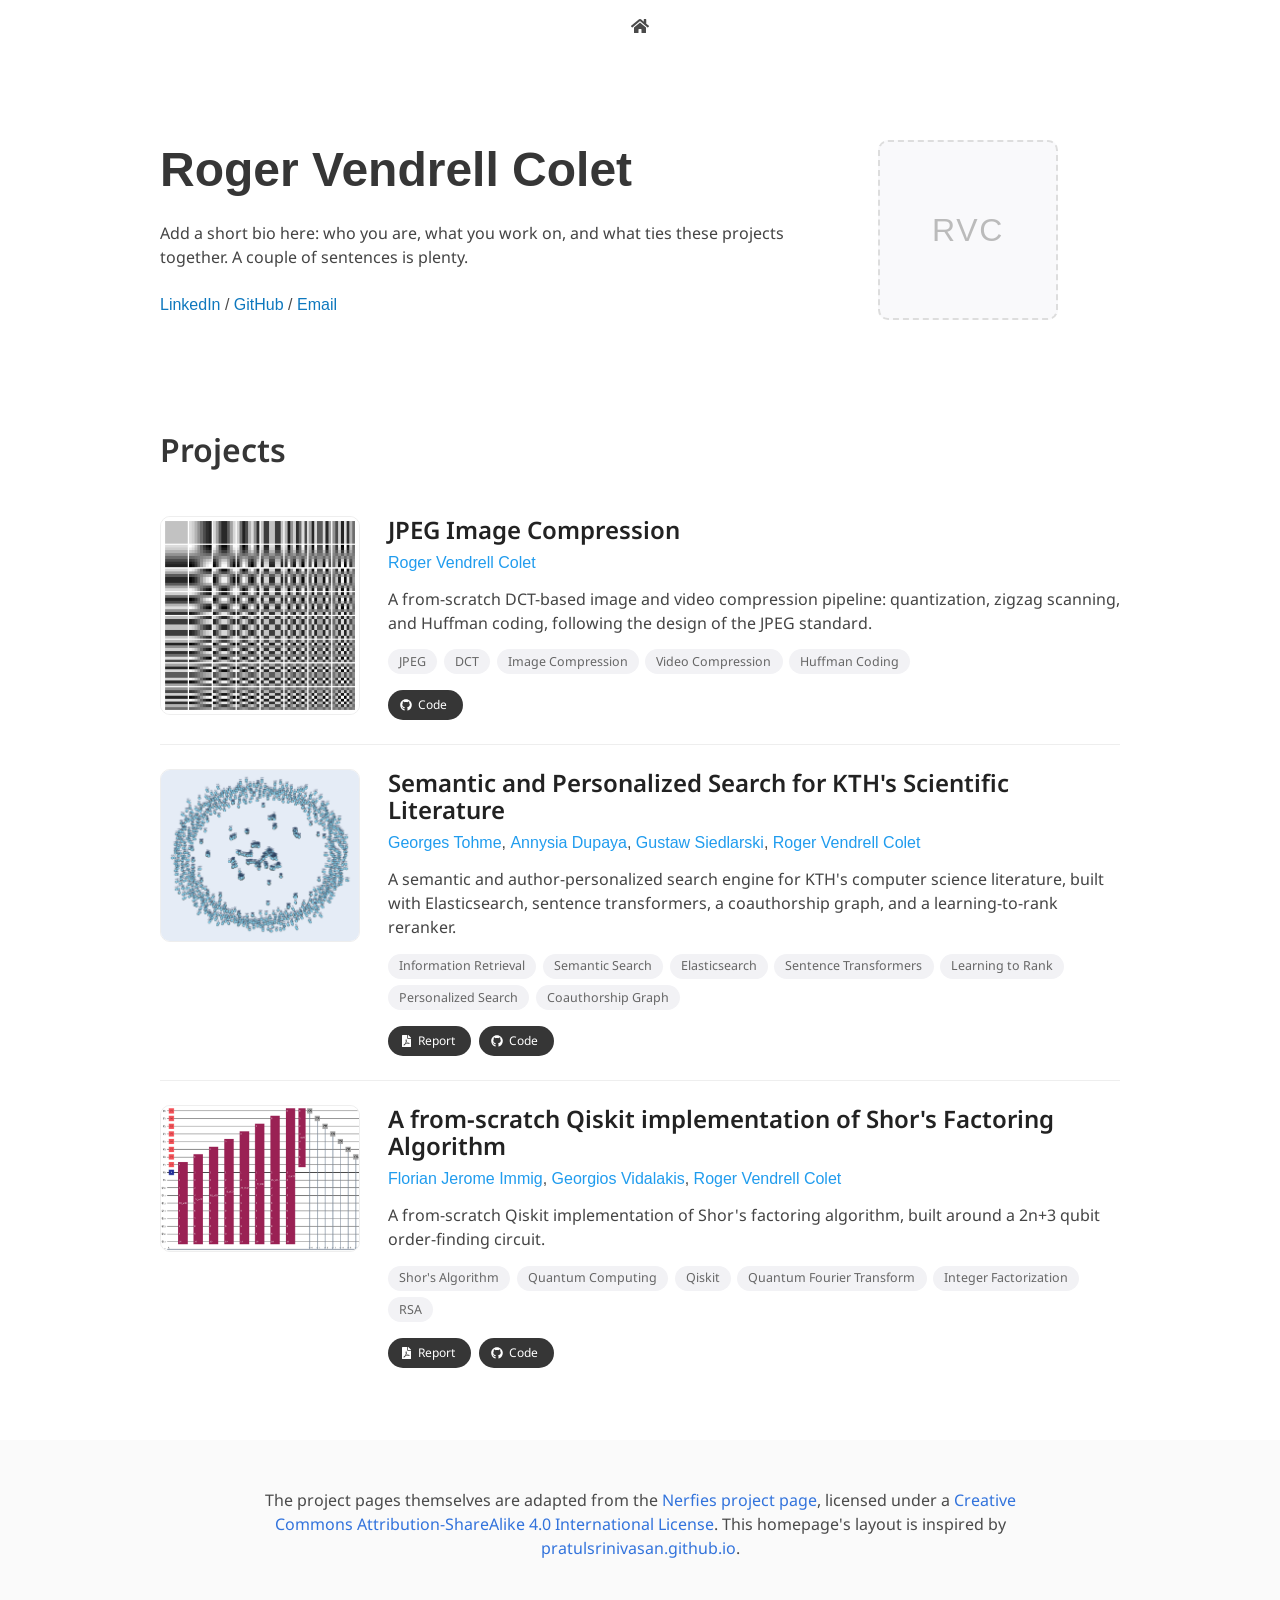
==== projects/index.html @ f786b9d8 "Add projects/ page" ====
<!DOCTYPE html>
<html>
<head>
  <meta charset="utf-8">
  <meta name="description" content="Projects by Roger Vendrell Colet.">
  <meta name="viewport" content="width=device-width, initial-scale=1">
  <title>Projects - Roger Vendrell Colet</title>

  <link href="https://fonts.googleapis.com/css?family=Google+Sans|Noto+Sans|Castoro"
        rel="stylesheet">

  <link rel="stylesheet" href="./static/css/bulma.min.css">
  <link rel="stylesheet" href="./static/css/fontawesome.all.min.css">
  <link rel="stylesheet" href="./static/css/index.css">

  <script src="https://ajax.googleapis.com/ajax/libs/jquery/3.5.1/jquery.min.js"></script>
  <script defer src="./static/js/fontawesome.all.min.js"></script>
  <script src="./static/js/index.js"></script>
</head>
<body>
<!-- This page is generated from each project's summary/info.yml by
     scripts/generate_projects_index.py -- see projects/SUMMARY_SCHEMA.md.
     Edit the info.yml files (or the template below) and re-run the script
     rather than hand-editing the project list. -->

<nav class="navbar" role="navigation" aria-label="main navigation">
  <div class="navbar-brand">
    <a role="button" class="navbar-burger" aria-label="menu" aria-expanded="false">
      <span aria-hidden="true"></span>
      <span aria-hidden="true"></span>
      <span aria-hidden="true"></span>
    </a>
  </div>
  <div class="navbar-menu">
    <div class="navbar-start" style="flex-grow: 1; justify-content: center;">
      <a class="navbar-item" href="../index.html">
        <span class="icon"><i class="fas fa-home"></i></span>
      </a>
    </div>
  </div>
</nav>

<section class="hero about-me">
  <div class="hero-body">
    <div class="container is-max-desktop">
      <div class="columns is-vcentered">
        <div class="column is-two-thirds">
          <h1 class="title is-1 publication-title">Roger Vendrell Colet</h1>
          <!-- TODO: replace this placeholder bio with your own. -->
          <div class="content about-bio">
            <p>
              Add a short bio here: who you are, what you work on, and what ties these
              projects together. A couple of sentences is plenty.
            </p>
          </div>
          <div class="about-links">
            <!-- TODO: add/remove contact links as needed. -->
            <a href="https://www.linkedin.com/in/roger-vendrell-colet/" target="_blank" rel="noopener noreferrer">LinkedIn</a>
            /
            <a href="https://github.com/rogervendrell" target="_blank" rel="noopener noreferrer">GitHub</a>
            /
            <a href="mailto:rogervendrellcolet@gmail.com">Email</a>
          </div>
        </div>
        <div class="column is-one-third has-text-centered">
          <!-- TODO: replace with a real photo, e.g. static/img/profile.jpg -->
          <div class="about-photo-placeholder">
            <span>RVC</span>
          </div>
        </div>
      </div>
    </div>
  </div>
</section>

<section class="section">
  <div class="container is-max-desktop">
    <h2 class="title is-3">Projects</h2>
    <div class="project-list">

    <div class="project-entry">
      <div class="project-thumb">
        <a href="jpeg/index.html">
          <img src="jpeg/summary/thumbnail.png" alt="An 8x8 grid of 64 two-dimensional DCT basis patterns, ranging from a flat gray square to fine checkerboards.">
        </a>
      </div>
      <div class="project-text">
        <h3 class="title is-4"><a href="jpeg/index.html">JPEG Image Compression</a></h3>
        <div class="is-size-6 publication-authors">
              <span class="author-block"><a href="https://www.linkedin.com/in/roger-vendrell-colet/" target="_blank" rel="noopener noreferrer">Roger Vendrell Colet</a></span>
        </div>
        <p class="project-description">A from-scratch DCT-based image and video compression pipeline: quantization, zigzag scanning, and Huffman coding, following the design of the JPEG standard.</p>
        <div class="tag-pills">
<span class="tag-pill">JPEG</span>
<span class="tag-pill">DCT</span>
<span class="tag-pill">Image Compression</span>
<span class="tag-pill">Video Compression</span>
<span class="tag-pill">Huffman Coding</span>
</div>
        <div class="project-links">
<span class="link-block">
            <a href="https://github.com/rogervendrell/jpeg-image-compression" target="_blank" rel="noopener noreferrer"
               class="external-link button is-small is-rounded is-dark">
              <span class="icon"><i class="fab fa-github"></i></span>
              <span>Code</span>
            </a>
          </span>
</div>
      </div>
    </div>

    <div class="project-entry">
      <div class="project-thumb">
        <a href="literature-search/index.html">
          <img src="literature-search/summary/thumbnail.png" alt="A network graph of KTH Computer Science authors, drawn as a large ring of loosely connected pairs surrounding a dense core of tightly-knit collaboration clusters.">
        </a>
      </div>
      <div class="project-text">
        <h3 class="title is-4"><a href="literature-search/index.html">Semantic and Personalized Search for KTH&#x27;s Scientific Literature</a></h3>
        <div class="is-size-6 publication-authors">
              <span class="author-block"><a href="https://www.linkedin.com/in/georges-tohme-ba901224b/" target="_blank" rel="noopener noreferrer">Georges Tohme</a></span>,
              <span class="author-block"><a href="https://www.linkedin.com/in/annysia-dupaya/" target="_blank" rel="noopener noreferrer">Annysia Dupaya</a></span>,
              <span class="author-block"><a href="https://www.linkedin.com/in/gustaw-siedlarski-747064193/" target="_blank" rel="noopener noreferrer">Gustaw Siedlarski</a></span>,
              <span class="author-block"><a href="https://www.linkedin.com/in/roger-vendrell-colet/" target="_blank" rel="noopener noreferrer">Roger Vendrell Colet</a></span>
        </div>
        <p class="project-description">A semantic and author-personalized search engine for KTH&#x27;s computer science literature, built with Elasticsearch, sentence transformers, a coauthorship graph, and a learning-to-rank reranker.</p>
        <div class="tag-pills">
<span class="tag-pill">Information Retrieval</span>
<span class="tag-pill">Semantic Search</span>
<span class="tag-pill">Elasticsearch</span>
<span class="tag-pill">Sentence Transformers</span>
<span class="tag-pill">Learning to Rank</span>
<span class="tag-pill">Personalized Search</span>
<span class="tag-pill">Coauthorship Graph</span>
</div>
        <div class="project-links">
<span class="link-block">
            <a href="literature-search/static/pdf/searching-scientific-literature-report.pdf" target="_blank" rel="noopener noreferrer"
               class="external-link button is-small is-rounded is-dark">
              <span class="icon"><i class="fas fa-file-pdf"></i></span>
              <span>Report</span>
            </a>
          </span>
<span class="link-block">
            <a href="https://github.com/rogervendrell/literature-search" target="_blank" rel="noopener noreferrer"
               class="external-link button is-small is-rounded is-dark">
              <span class="icon"><i class="fab fa-github"></i></span>
              <span>Code</span>
            </a>
          </span>
</div>
      </div>
    </div>

    <div class="project-entry">
      <div class="project-thumb">
        <a href="shor/index.html">
          <img src="shor/summary/thumbnail.png" alt="Diagram: a number goes into a quantum order-finding circuit, which reveals a hidden period, which is used to compute the number&#x27;s two prime factors.">
        </a>
      </div>
      <div class="project-text">
        <h3 class="title is-4"><a href="shor/index.html">A from-scratch Qiskit implementation of Shor&#x27;s Factoring Algorithm</a></h3>
        <div class="is-size-6 publication-authors">
              <span class="author-block"><a href="https://www.linkedin.com/in/florian-immig/" target="_blank" rel="noopener noreferrer">Florian Jerome Immig</a></span>,
              <span class="author-block"><a href="https://www.linkedin.com/in/georgios-vidalakis/" target="_blank" rel="noopener noreferrer">Georgios Vidalakis</a></span>,
              <span class="author-block"><a href="https://www.linkedin.com/in/roger-vendrell-colet/" target="_blank" rel="noopener noreferrer">Roger Vendrell Colet</a></span>
        </div>
        <p class="project-description">A from-scratch Qiskit implementation of Shor&#x27;s factoring algorithm, built around a 2n+3 qubit order-finding circuit.</p>
        <div class="tag-pills">
<span class="tag-pill">Shor&#x27;s Algorithm</span>
<span class="tag-pill">Quantum Computing</span>
<span class="tag-pill">Qiskit</span>
<span class="tag-pill">Quantum Fourier Transform</span>
<span class="tag-pill">Integer Factorization</span>
<span class="tag-pill">RSA</span>
</div>
        <div class="project-links">
<span class="link-block">
            <a href="shor/static/pdf/shors-algorithm-report.pdf" target="_blank" rel="noopener noreferrer"
               class="external-link button is-small is-rounded is-dark">
              <span class="icon"><i class="fas fa-file-pdf"></i></span>
              <span>Report</span>
            </a>
          </span>
<span class="link-block">
            <a href="https://github.com/rogervendrell/shors-factoring-algorithm" target="_blank" rel="noopener noreferrer"
               class="external-link button is-small is-rounded is-dark">
              <span class="icon"><i class="fab fa-github"></i></span>
              <span>Code</span>
            </a>
          </span>
</div>
      </div>
    </div>
    </div>
  </div>
</section>

<footer class="footer">
  <div class="container">
    <div class="columns is-centered">
      <div class="column is-8">
        <div class="content has-text-centered">
          <p>
            The project pages themselves are adapted from the
            <a href="https://nerfies.github.io">Nerfies project page</a>, licensed
            under a <a rel="license" href="http://creativecommons.org/licenses/by-sa/4.0/">Creative
            Commons Attribution-ShareAlike 4.0 International License</a>. This homepage's
            layout is inspired by
            <a href="https://pratulsrinivasan.github.io/" target="_blank" rel="noopener noreferrer">pratulsrinivasan.github.io</a>.
          </p>
        </div>
      </div>
    </div>
  </div>
</footer>

</body>
</html>
---- projects/static/css/index.css ----
body {
  font-family: 'Noto Sans', sans-serif;
}

.publication-title {
  font-family: 'Google Sans', sans-serif;
}

.publication-authors {
  font-family: 'Google Sans', sans-serif;
}

.publication-authors a {
  color: hsl(204, 86%, 53%) !important;
}

.publication-authors a:hover {
  text-decoration: underline;
}

.author-block {
  display: inline-block;
}

/* About-me hero */
.about-me {
  padding-top: 2.5rem;
  padding-bottom: 1rem;
}

.about-bio {
  margin-top: 1rem;
  color: #444;
}

.about-links {
  margin-top: 1rem;
  font-family: 'Google Sans', sans-serif;
}

.about-links a {
  color: hsl(204, 86%, 40%);
}

.about-links a:hover {
  text-decoration: underline;
}

.about-photo-placeholder {
  width: 180px;
  height: 180px;
  margin: 0 auto;
  border: 2px dashed #ddd;
  border-radius: 10px;
  background: #f9f9fb;
  display: flex;
  align-items: center;
  justify-content: center;
  font-family: 'Google Sans', sans-serif;
  font-size: 2rem;
  letter-spacing: 0.05em;
  color: #bbb;
}


/* Project list */
.project-list {
  margin-top: 1.5rem;
}

.project-entry {
  display: flex;
  flex-wrap: wrap;
  align-items: flex-start;
  gap: 1.75rem;
  padding: 1.5rem 0;
  border-bottom: 1px solid #eee;
}

.project-entry:last-child {
  border-bottom: none;
}

.project-thumb {
  flex: 0 1 200px;
  max-width: 200px;
}

.project-thumb img {
  display: block;
  width: 100%;
  border-radius: 10px;
  border: 1px solid #eee;
}

.project-text {
  flex: 1 1 380px;
}

.project-text .title {
  margin-bottom: 0.5rem;
}

.project-text .title a {
  color: #222;
}

.project-text .title a:hover {
  color: hsl(204, 86%, 45%);
}

.project-description {
  margin-top: 0.75rem;
  color: #444;
}

.tag-pills {
  margin-top: 0.9rem;
  display: flex;
  flex-wrap: wrap;
  gap: 0.4rem;
}

.tag-pill {
  font-size: 0.78rem;
  color: #666;
  background: #f2f2f5;
  border-radius: 999px;
  padding: 0.2rem 0.7rem;
}

.project-links {
  margin-top: 1rem;
  display: flex;
  flex-wrap: wrap;
  gap: 0.5rem;
}


@media screen and (max-width: 768px) {
  .project-entry {
    flex-direction: column;
  }

  .project-thumb {
    max-width: 100%;
  }
}
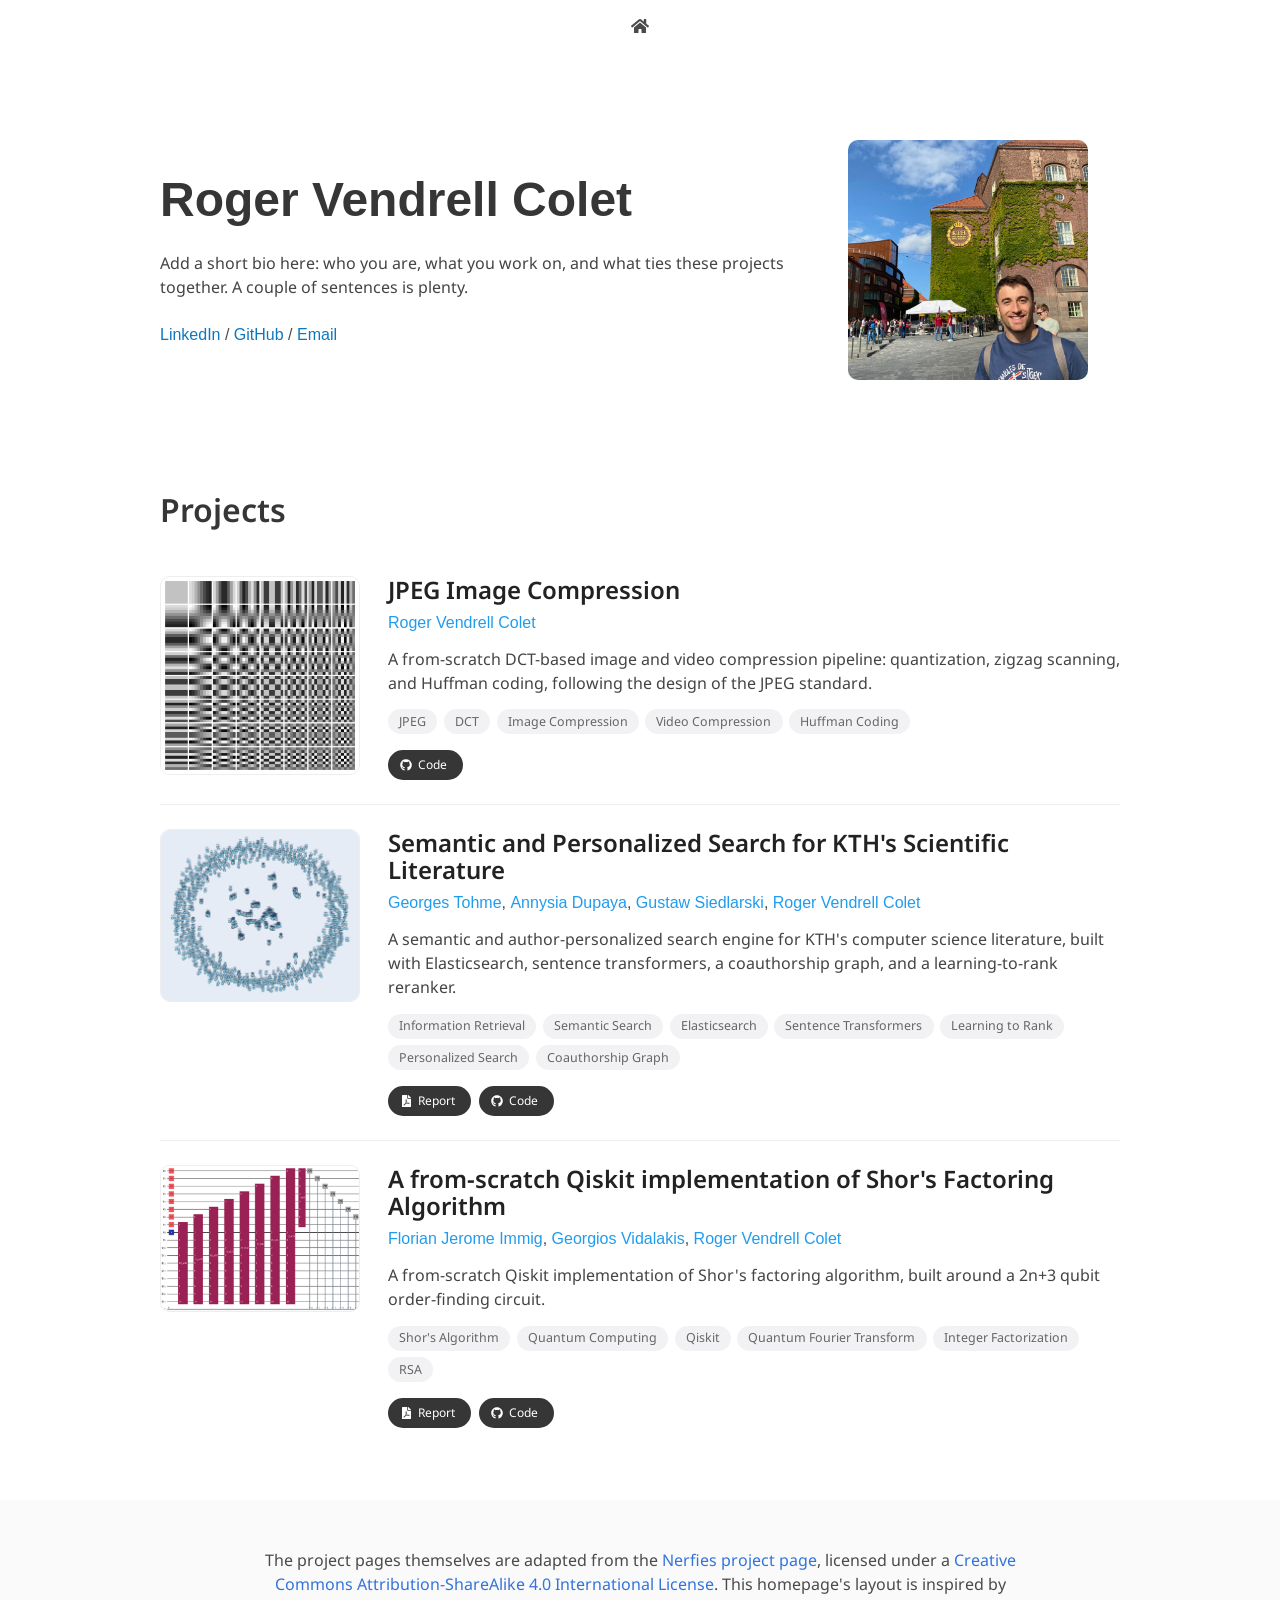
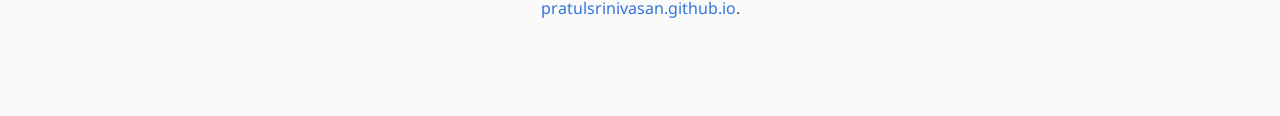
==== commit a1e9df4e: "Profile picture in projects/ page" ====
--- a/projects/index.html
+++ b/projects/index.html
@@ -63,10 +63,8 @@
           </div>
         </div>
         <div class="column is-one-third has-text-centered">
-          <!-- TODO: replace with a real photo, e.g. static/img/profile.jpg -->
-          <div class="about-photo-placeholder">
-            <span>RVC</span>
-          </div>
+          <img class="about-photo" src="static/img/profile.JPEG" alt="Roger Vendrell Colet">
+
         </div>
       </div>
     </div>
--- a/projects/static/css/index.css
+++ b/projects/static/css/index.css
@@ -60,6 +60,15 @@
   font-size: 2rem;
   letter-spacing: 0.05em;
   color: #bbb;
+}
+
+.about-photo {
+  width: 240px;
+  height: 240px;
+  margin: 0 auto;
+  border-radius: 10px;
+  object-fit: cover;
+  display: block;
 }
 
 
